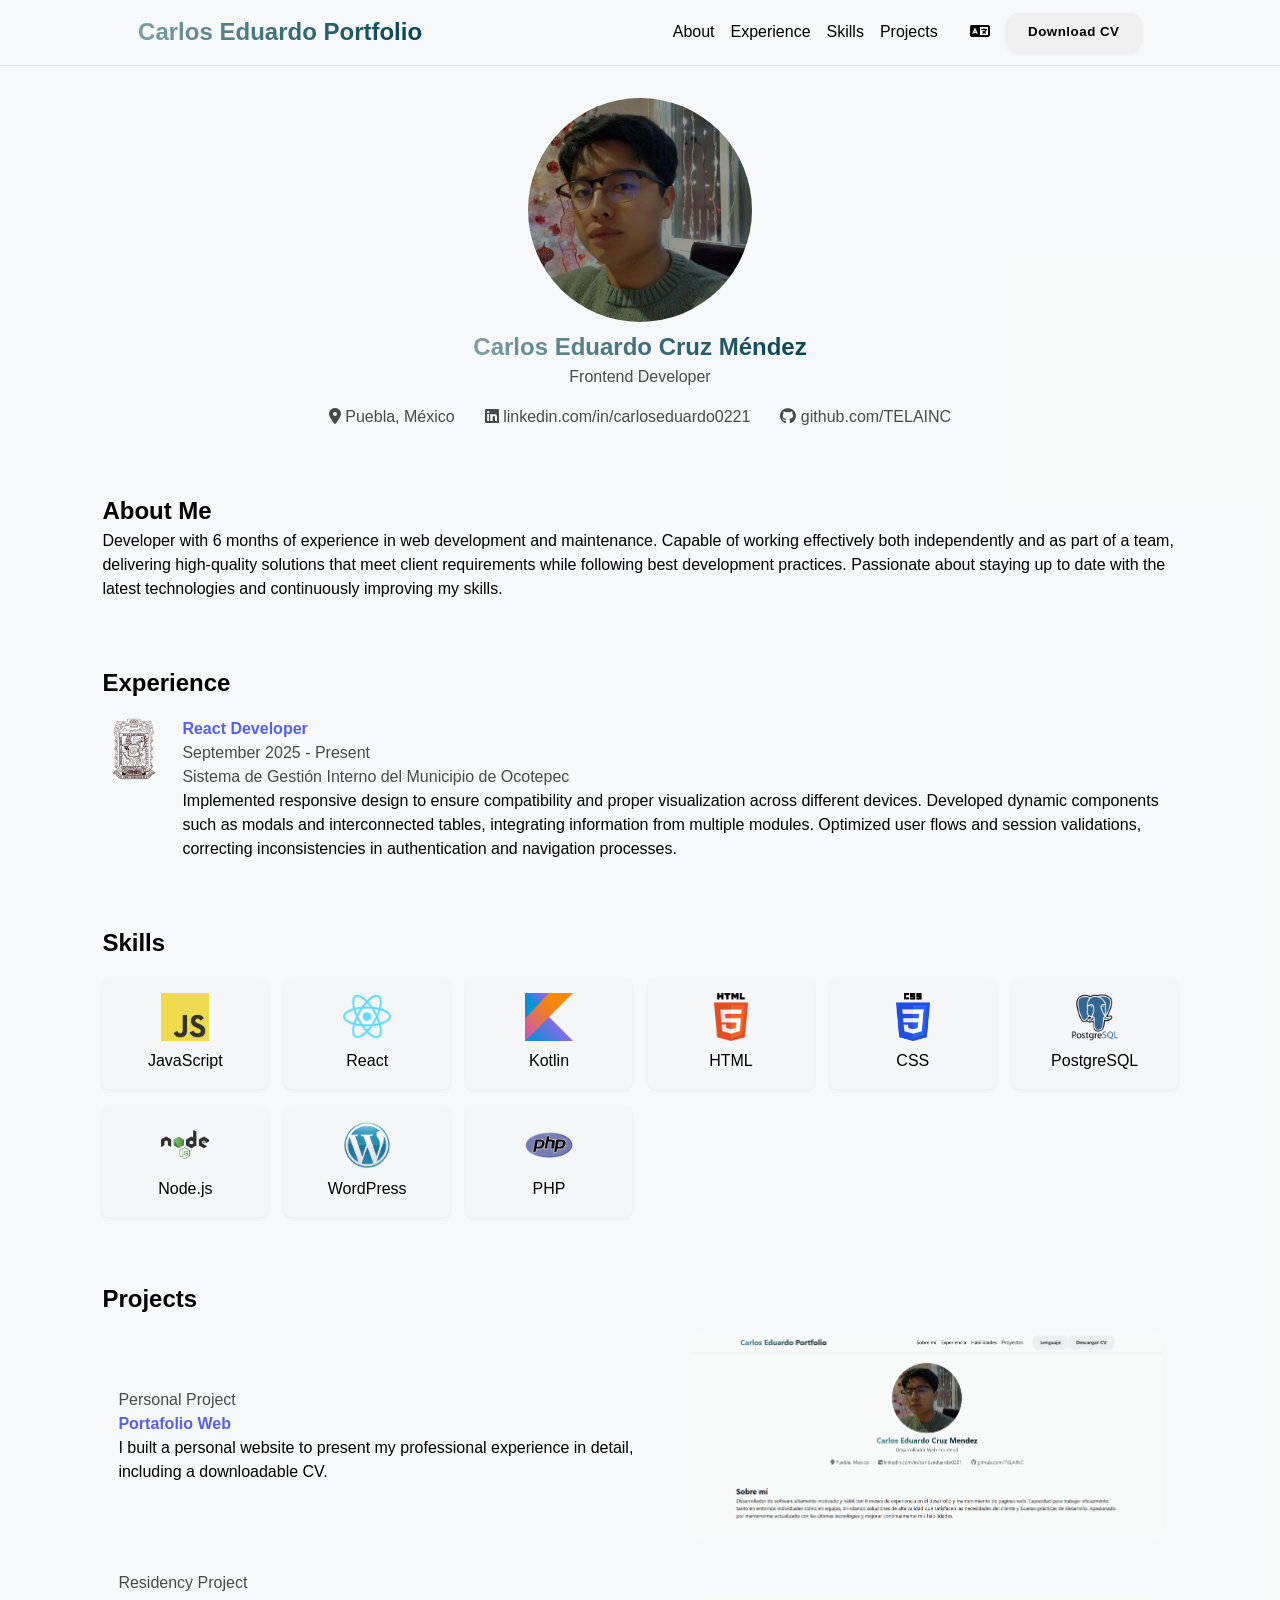
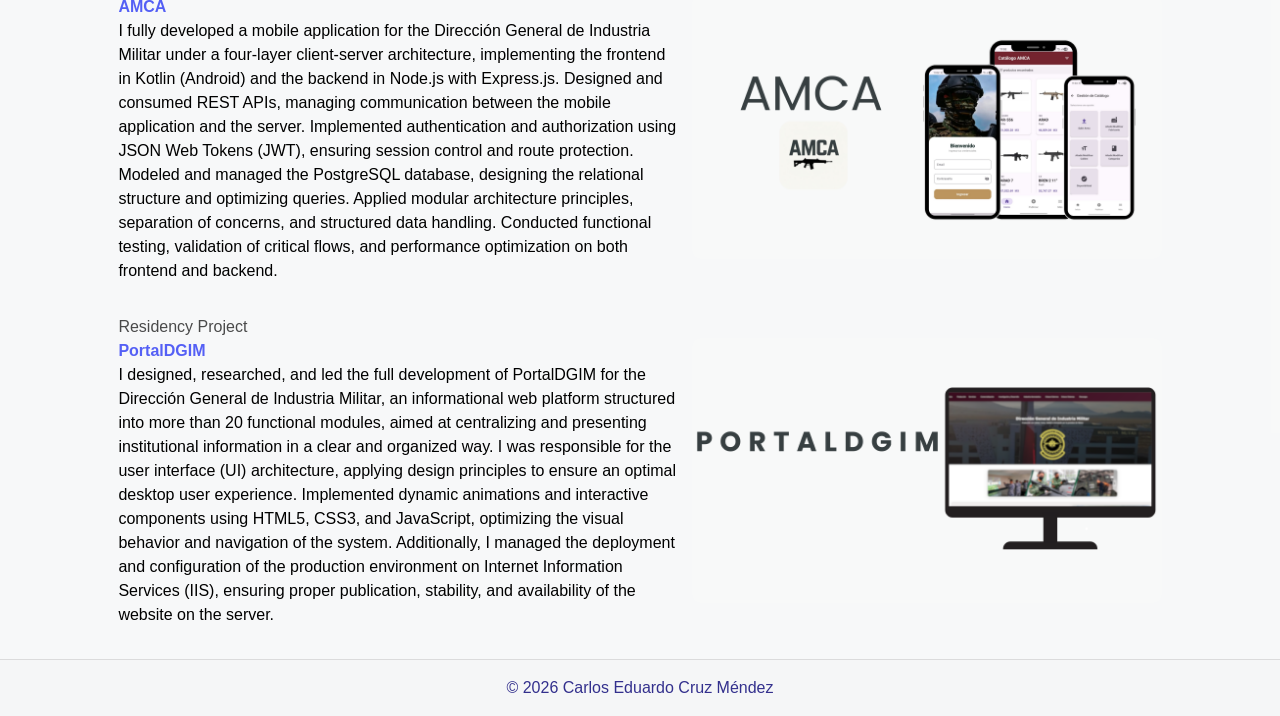
==== modules/indexeng.html @ 92eef235 "Portafolio de Carlos Eduardo" ====
<!DOCTYPE html>
<html lang="en">

<head>
    <meta charset="UTF-8">
    <meta name="viewport" content="width=device-width, initial-scale=1.0">
    <title>Carlos Eduardo Portfolio</title>
    <link href="https://api.fontshare.com/v2/css?f[]=satoshi@900,700,500,300,400&display=swap" rel="stylesheet">
    <link rel="stylesheet" href="/styles/estilos.css">
    <link rel="stylesheet" href="/styles/modal.css">
    <link rel="stylesheet" href="https://cdnjs.cloudflare.com/ajax/libs/font-awesome/6.5.1/css/all.min.css">
</head>

<body>

    <header>
        <h1 class="logo-titulo nombre-color">Carlos Eduardo Portfolio</h1>

        <article id="navegacion">
            <nav>
                <a href="#about">About</a>
                <a href="#experience">Experience</a>
                <a href="#skills">Skills</a>
                <a href="#projects">Projects</a>
            </nav>

            <div id="botones">
                <a href="../index.html"><i class="fa-solid fa-language"></i></a>
                <button type="button"><span>Download CV</span></button>
            </div>
        </article>
    </header>

    <main>

        <section class="hero">

            <article>
                <img src="/img/Foto_Portafolio.jpg" alt="Photo of Carlos Eduardo Cruz Méndez" id="foto">
                <h2 class="nombre-color">Carlos Eduardo Cruz Méndez</h2>
                <p class="opaco">Frontend Developer</p>
            </article>

            <article>

                <span class="opaco">
                    <i class="fa-solid fa-location-dot"></i> Puebla, México
                </span>

                <a href="http://www.linkedin.com/in/carloseduardo0221" target="_blank" class="opaco">
                    <i class="fa-brands fa-linkedin"></i> linkedin.com/in/carloseduardo0221
                </a>

                <a href="https://github.com/TELAINC" target="_blank" class="opaco">
                    <i class="fa-brands fa-github"></i> github.com/TELAINC
                </a>

            </article>

        </section>

        <section id="about">

            <h2>About Me</h2>

            <p>
                Developer with 6 months of experience in web development and maintenance.
                Capable of working effectively both independently and as part of a team, delivering high-quality
                solutions
                that meet client requirements while following best development practices.
                Passionate about staying up to date with the latest technologies and continuously improving my skills.
            </p>

        </section>

        <section id="experience">

            <h2>Experience</h2>

            <article class="contenedor-experiencia carta">

                <img src="/img/logo_puebla" alt="Gobierno de Puebla" class="logo-experiencia">

                <div>

                    <h4>React Developer</h4>

                    <p class="opaco">September 2025 - Present</p>

                    <p class="opaco">Sistema de Gestión Interno del Municipio de Ocotepec</p>

                    <p>
                        Implemented responsive design to ensure compatibility and proper visualization across different
                        devices.
                        Developed dynamic components such as modals and interconnected tables, integrating information
                        from
                        multiple modules. Optimized user flows and session validations, correcting inconsistencies in
                        authentication and navigation processes.
                    </p>

                </div>

            </article>

        </section>

        <section id="skills">

            <h2>Skills</h2>

            <article class="contenedor-habilidades">

                <article class="skill-card carta">
                    <img src="/img/logo-r/JavaScript-logo.png" alt="JavaScript logo">
                    <p>JavaScript</p>
                </article>

                <article class="skill-card carta">
                    <img src="/img/logo-r/React-logo.png" alt="React logo">
                    <p>React</p>
                </article>

                <article class="skill-card carta">
                    <img src="/img/logo-r/Kotlin-logo.png" alt="Kotlin logo">
                    <p>Kotlin</p>
                </article>

                <article class="skill-card carta">
                    <img src="/img/logo-r/HTML5-logo.png" alt="HTML logo">
                    <p>HTML</p>
                </article>

                <article class="skill-card carta">
                    <img src="/img/logo-r/CSS3-logo.png" alt="CSS logo">
                    <p>CSS</p>
                </article>

                <article class="skill-card carta">
                    <img src="/img/logo-r/postgresql-logo.png" alt="PostgreSQL logo">
                    <p>PostgreSQL</p>
                </article>

                <article class="skill-card carta">
                    <img src="/img/logo-r/Node-logo.png" alt="Node.js logo">
                    <p>Node.js</p>
                </article>

                <article class="skill-card carta">
                    <img src="/img/logo-r/Wordpress-logo.png" alt="WordPress logo">
                    <p>WordPress</p>
                </article>

                <article class="skill-card carta">
                    <img src="/img/logo-r/PHP-logo.png" alt="PHP logo">
                    <p>PHP</p>
                </article>

            </article>

        </section>

        <section id="projects">

            <h2>Projects</h2>

            <article class="contenedor-proyectos carta">

                <div>

                    <p class="opaco">Personal Project</p>

                    <h4>Portafolio Web</h4>

                    <p>
                        I built a personal website to present my professional experience in detail,
                        including a downloadable CV.
                    </p>

                </div>

                <img src="/img/logo-p/Cap-porta.png" alt="Screenshot of Portafolio Web project" class="foto-proy">

            </article>

            <article class="contenedor-proyectos carta">

                <div>

                    <p class="opaco">Residency Project</p>

                    <h4>AMCA</h4>

                    <p>

                        I fully developed a mobile application for the Dirección General de Industria Militar
                        under a four-layer client-server architecture, implementing the frontend in Kotlin
                        (Android) and the backend in Node.js with Express.js.

                        Designed and consumed REST APIs, managing communication between the mobile
                        application and the server.

                        Implemented authentication and authorization using JSON Web Tokens (JWT),
                        ensuring session control and route protection.

                        Modeled and managed the PostgreSQL database, designing the relational structure
                        and optimizing queries.

                        Applied modular architecture principles, separation of concerns, and structured
                        data handling.

                        Conducted functional testing, validation of critical flows, and performance
                        optimization on both frontend and backend.

                    </p>

                </div>

                <img src="/img/logo-p/Cap-porta2.png" alt="Screenshot of AMCA project" class="foto-proy">

            </article>

            <article class="contenedor-proyectos carta">

                <div>

                    <p class="opaco">Residency Project</p>

                    <h4>PortalDGIM</h4>

                    <p>

                        I designed, researched, and led the full development of PortalDGIM for the
                        Dirección General de Industria Militar, an informational web platform structured
                        into more than 20 functional modules, aimed at centralizing and presenting
                        institutional information in a clear and organized way.

                        I was responsible for the user interface (UI) architecture, applying design
                        principles to ensure an optimal desktop user experience.

                        Implemented dynamic animations and interactive components using HTML5,
                        CSS3, and JavaScript, optimizing the visual behavior and navigation of the system.

                        Additionally, I managed the deployment and configuration of the production
                        environment on Internet Information Services (IIS), ensuring proper
                        publication, stability, and availability of the website on the server.

                    </p>

                </div>

                <img src="/img/logo-p/Cap-porta3.png" alt="Screenshot of PortalDGIM project" class="foto-proy">

            </article>

        </section>

    </main>

    <footer>

        <p class="texto-copyright">
            &copy; 2026 Carlos Eduardo Cruz Méndez
        </p>

    </footer>

    <div id="modal-proyecto" class="modal">

        <div class="modal-contenido">

            <span class="cerrar-modal">&times;</span>

            <img id="modal-img" src="" alt="Project image">

            <div class="modal-texto">
                <h2 id="modal-titulo"></h2>
                <p id="modal-descripcion"></p>
            </div>

        </div>

    </div>

    <script src="../script.js"></script>

</body>

</html>
---- styles/estilos.css ----
* {
    line-height: 1.5;
    border-width: 0;
    box-sizing: border-box;
    margin: 0;
    font-family: 'satoshi', sans-serif;
}

html {
    scroll-behavior: smooth;
    scroll-padding-top: 80px;
}

h1,
h2 {
    margin: 0;
}

h4 {
    color: #0010f3a8;
}

.margen {
    margin-top: 1rem;
}

header {
    background-color: rgb(246 247 248 / 0.8);
    backdrop-filter: blur(3px);
    position: sticky;
    top: 0;
    z-index: 10;
    padding: .8rem;
    display: flex;
    align-items: center;
    justify-content: space-around;
    border-bottom-style: solid;
    border-bottom-width: 1px;
    border-bottom-color: rgba(65, 64, 64, 0.145);
}

nav {
    display: flex;
    gap: 1rem;
}

nav a {
    text-decoration: none;
    color: black;
    position: relative;
    padding: 4px 0;
    transition: color 0.3s ease;
}

nav a::after {
    content: '';
    position: absolute;
    width: 100%;
    height: 2px;
    bottom: 0;
    left: 0;
    background-color: #0010f3a8;
    transform: scaleX(0);
    transform-origin: bottom right;
    transition: transform 0.3s ease-out;
}

nav a:hover::after {
    transform: scaleX(1);
    transform-origin: bottom left;
}

#botones {
    display: flex;
    gap: 1rem;
    align-items: center;
}

.nombre-color {
    background: radial-gradient(circle, #02404e, #7d9fa3);
    background-size: 200% 200%;
    -webkit-background-clip: text;
    background-clip: text;
    -webkit-text-fill-color: transparent;
    animation: gradientMove 15s ease infinite;
}

@keyframes gradientMove {
    0% {
        background-position: 0% 50%;
    }

    50% {
        background-position: 100% 50%;
    }

    100% {
        background-position: 0% 50%;
    }
}


a {
    text-decoration: none;
    color: black;
}

a:hover {
    color: #0010f3a8;
    transition: color 0.3s ease;
}

#navegacion {
    display: flex;
    align-items: center;
    gap: 2rem;
}

main {
    background-color: rgb(246 247 248 / 0.8);
    padding: 1rem clamp(2rem, 8vw, 9rem);
}

section {
    margin-top: 4rem;
}

.hero {
    display: flex;
    flex-direction: column;
    align-items: center;
    justify-content: center;
    text-align: center;
    gap: 1rem;
    margin-top: 1rem;
}

.opaco {
    opacity: 0.7;
}

.logo-titulo {
    font-size: 1.5rem;
    font-weight: bold;
    white-space: nowrap;
    overflow: hidden;
    text-overflow: ellipsis;
    max-width: 300px;
}

.enlace-proyecto {
    text-decoration: none;
    color: inherit;
    display: block;
    margin-bottom: 1.5rem;
}



#foto {
    width: 14rem;
    height: 14rem;
    border-radius: 50%;
    object-fit: cover;
}

.hero article:last-child {
    display: flex;
    flex-wrap: wrap;
    justify-content: center;
    gap: 30px;
}

.contenedor-experiencia {
    margin-top: 1rem;
    display: flex;
    align-items: flex-start;
    gap: 1rem;
}

.logo-experiencia {
    width: 64px;
    aspect-ratio: 1 / 1;
    object-fit: cover;
    border-radius: 8px;
    flex-shrink: 0;
}

.contenedor-habilidades {
    display: grid;
    grid-template-columns: repeat(auto-fit, minmax(10rem, 1fr));
    gap: 1rem;
    margin-top: 1rem;

}

.skill-card {
    display: flex;
    flex-direction: column;
    align-items: center;
    gap: 0.5rem;
    padding: 1rem;
    border-radius: 8px;
    box-shadow: 0 2px 4px rgba(0, 0, 0, 0.05);
    background-color: rgb(246 247 248 / 0.8);
}

button {
    padding: 0.6rem 1.4rem;
    border-radius: 12px;
    font-weight: 600;
    letter-spacing: 0.5px;
    cursor: pointer;
    transition: all 0.3s cubic-bezier(0.4, 0, 0.2, 1);
    box-shadow: 0 2px 4px rgba(0, 0, 0, 0.05);
}

button:hover {
    background-color: rgba(222, 222, 222, 0.807);
    transform: translateY(-2px);
    box-shadow: 0 4px 12px rgba(180, 150, 230, 0.3);
}

button:active {
    transform: translateY(0);
    filter: brightness(0.9);
}

.skill-card img {
    width: 48px;
    height: 48px;
    object-fit: contain;
}

.contenedor-proyectos {
    display: flex;
    justify-content: space-between;
    flex-direction: row;
    align-items: center;
    gap: 1rem;
    padding: 1rem;
    border-radius: 8px;
}

.foto-proy {
    width: 45%;
    max-width: 600px;
    border-radius: 8px;
    object-fit: cover;
    flex-shrink: 0;
}

.carta {
    transition: all 0.25s ease;
}

.carta:hover {
    box-shadow: 0 6px 15px rgba(0, 0, 0, 0.2);
    transform: translateY(-3px);
}


footer {
    background-color: rgb(243 244 246/ 0.8);
    text-align: center;
    padding: 1rem 2rem;
    border-top-style: solid;
    border-top-width: 1px;
    border-top-color: rgba(65, 64, 64, 0.145);
}

.texto-copyright {
    color: rgb(51, 48, 141);
    ;
}

.logo-tecno figure {
    display: flex;
    gap: 15px;
    margin-top: 20px;
    align-items: center;
    flex-wrap: wrap;
}

.logo-tecno img {
    width: auto;
    height: 35px;
    transition: filter 0.3s ease, transform 0.3s ease;
    opacity: 0.8;
}
---- styles/modal.css ----
.modal {
    display: none;
    position: fixed;
    z-index: 1000;
    left: 0;
    top: 0;
    width: 100%;
    height: 100%;
    background-color: rgba(0, 0, 0, 0.8);
    backdrop-filter: blur(5px);
}

.modal-contenido {
    background-color: #fefefe;
    margin: 5% auto;
    padding: 20px;
    border-radius: 12px;
    width: 80%;
    max-width: 800px;
    position: relative;
    animation: aparecer 0.3s ease;
}

@keyframes aparecer {
    from {
        transform: translateY(-50px);
        opacity: 0;
    }

    to {
        transform: translateY(0);
        opacity: 1;
    }
}

.cerrar-modal {
    position: absolute;
    right: 20px;
    top: 10px;
    font-size: 28px;
    font-weight: bold;
    cursor: pointer;
}

#modal-img {
    width: 100%;
    border-radius: 8px;
    margin-bottom: 15px;
}

.contenedor-proyectos.carta {
    cursor: pointer;
}
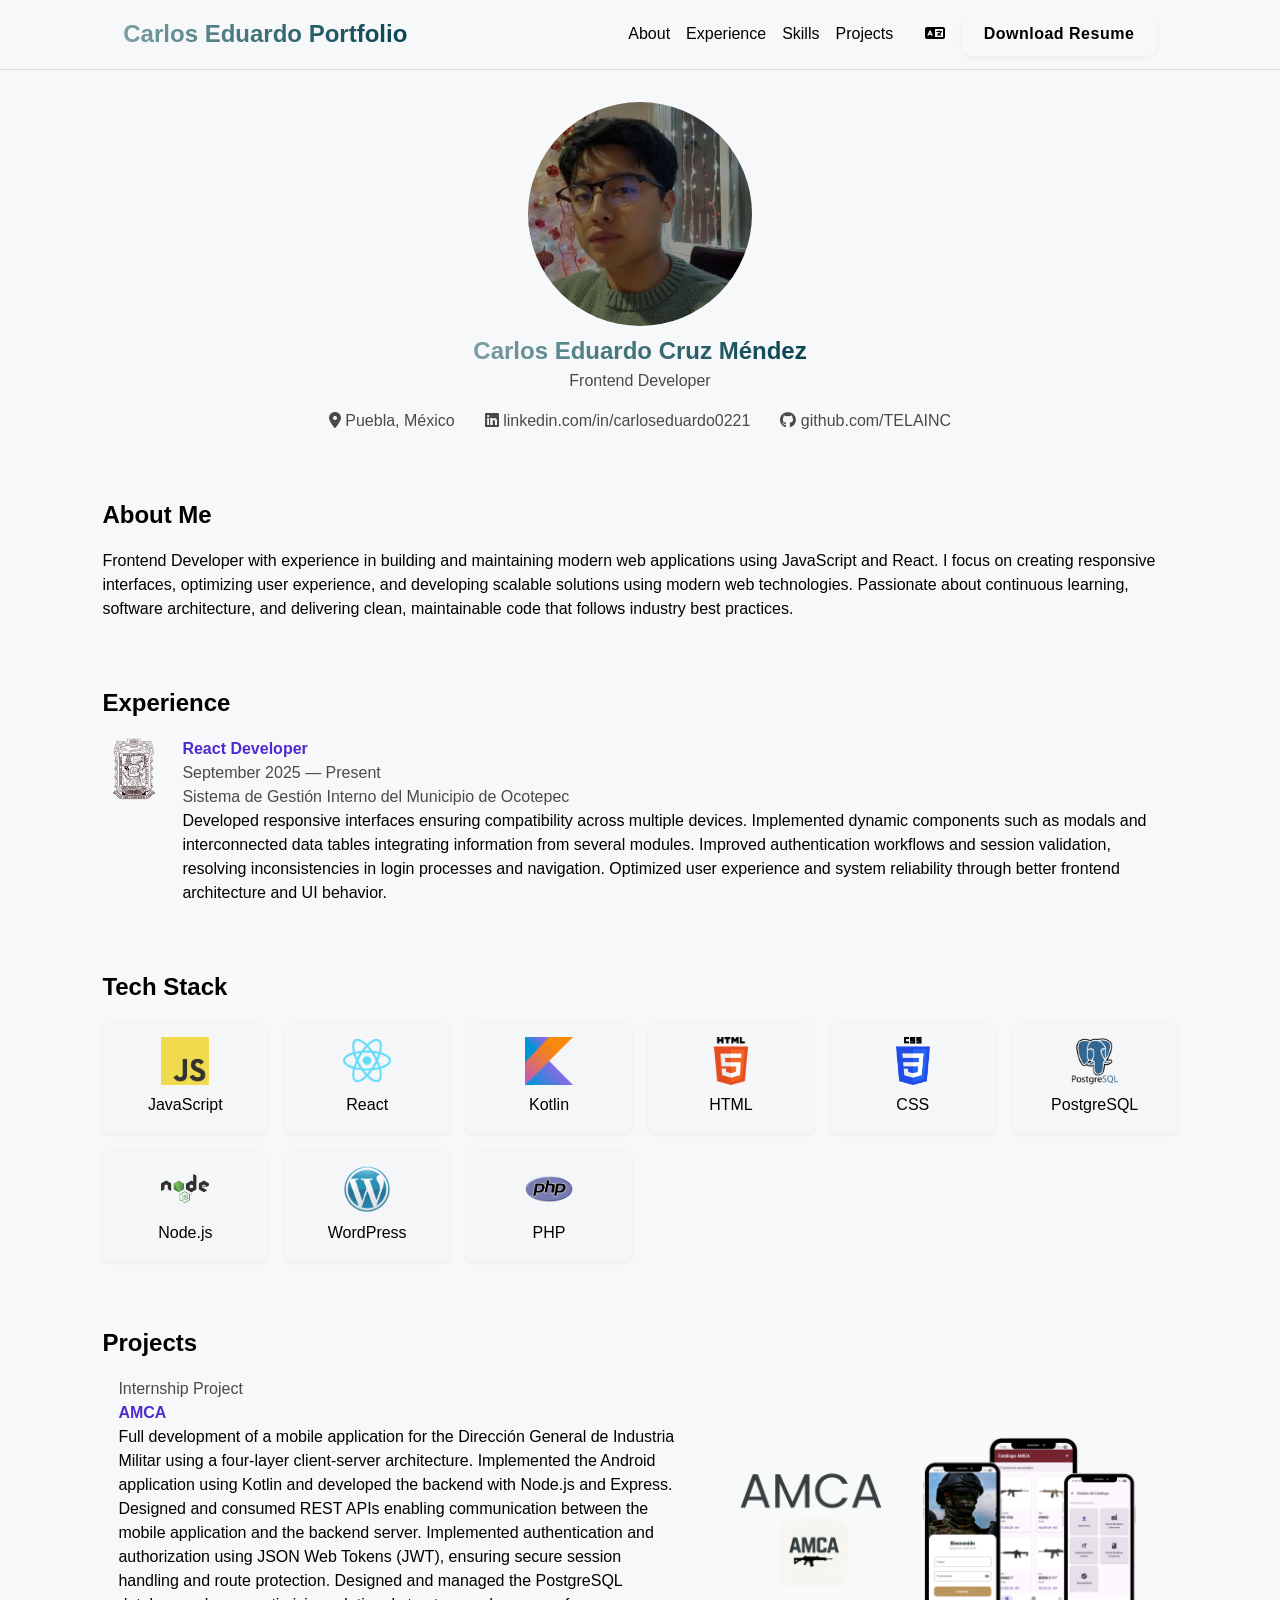
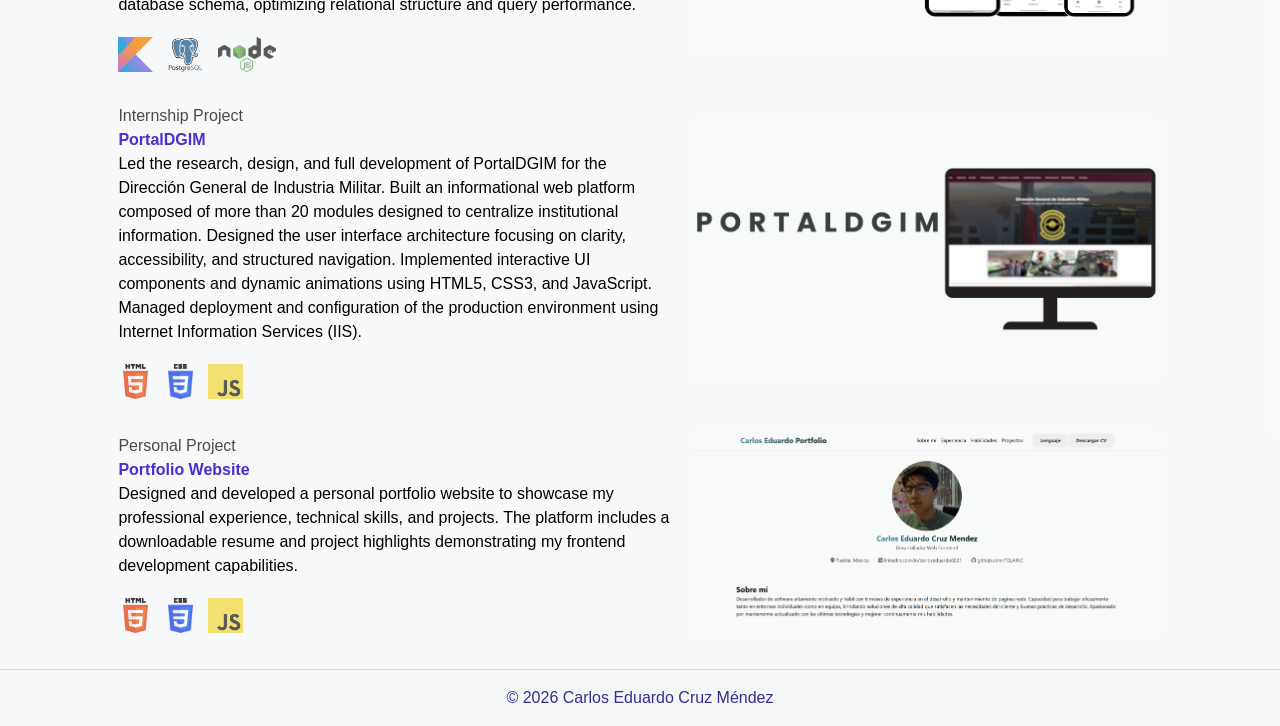
==== commit 20b04335: "Fix de modulo ingles y descarga de cv" ====
--- a/modules/indexeng.html
+++ b/modules/indexeng.html
@@ -4,18 +4,39 @@
 <head>
     <meta charset="UTF-8">
     <meta name="viewport" content="width=device-width, initial-scale=1.0">
+    <meta name="description"
+        content="Portfolio of Carlos Eduardo Cruz Méndez, Frontend Developer specializing in JavaScript, React and modern web development. Explore my projects, skills and professional experience.">
+    <meta name="keywords"
+        content="Carlos Eduardo Cruz Méndez, frontend developer, web developer, JavaScript, React, Node.js, portfolio">
+    <meta name="author" content="Carlos Eduardo Cruz Méndez">
+    <meta name="robots" content="index, follow">
+    <meta property="og:title" content="Carlos Eduardo Cruz Méndez | Frontend Developer">
+    <meta property="og:description"
+        content="Professional portfolio showcasing projects built with React, JavaScript, Node.js and modern web technologies.">
+    <meta property="og:type" content="website">
+    <meta property="og:url" content="https://telainc.github.io/Portfolio_Carlos/">
+    <meta property="og:image" content="https://telainc.github.io/Portfolio_Carlos/img/logo-p/Cap-porta.png">
+    <meta property="og:locale" content="en_US">
+    <meta name="theme-color" content="#0f172a">
     <title>Carlos Eduardo Portfolio</title>
     <link href="https://api.fontshare.com/v2/css?f[]=satoshi@900,700,500,300,400&display=swap" rel="stylesheet">
-    <link rel="stylesheet" href="/styles/estilos.css">
-    <link rel="stylesheet" href="/styles/modal.css">
+    <link rel="icon" href="../img/logo-r/alianza-logo.png" type="image/png">
+    <link rel="stylesheet" href="../styles/modal.css">
+    <link rel="stylesheet" href="../styles/estilos.css">
     <link rel="stylesheet" href="https://cdnjs.cloudflare.com/ajax/libs/font-awesome/6.5.1/css/all.min.css">
 </head>
 
 <body>
 
     <header>
-        <h1 class="logo-titulo nombre-color">Carlos Eduardo Portfolio</h1>
-
+        <h1 class="logo-titulo nombre-color">
+            Carlos Eduardo Portfolio
+        </h1>
+        <button id="hamburger" aria-label="Open navigation menu">
+            <span></span>
+            <span></span>
+            <span></span>
+        </button>
         <article id="navegacion">
             <nav>
                 <a href="#about">About</a>
@@ -25,140 +46,137 @@
             </nav>
 
             <div id="botones">
-                <a href="../index.html"><i class="fa-solid fa-language"></i></a>
-                <button type="button"><span>Download CV</span></button>
+
+                <a href="../index.html" aria-label="Change language">
+                    <i class="fa-solid fa-language"></i>
+                </a>
+
+                <a href="../docs/CV Carlos_Eduardo_Cruz_Mendez.pdf" download class="btn">
+                    Download Resume
+                </a>
+
             </div>
+
         </article>
     </header>
 
     <main>
 
         <section class="hero">
-
             <article>
-                <img src="/img/Foto_Portafolio.jpg" alt="Photo of Carlos Eduardo Cruz Méndez" id="foto">
-                <h2 class="nombre-color">Carlos Eduardo Cruz Méndez</h2>
-                <p class="opaco">Frontend Developer</p>
-            </article>
-
+                <img src="../img/Foto_Portafolio.jpg" alt="Photo of Carlos Eduardo Cruz Méndez" id="foto">
+                <h2 class="nombre-color">
+                    Carlos Eduardo Cruz Méndez
+                </h2>
+                <p class="opaco">
+                    Frontend Developer
+                </p>
+            </article>
             <article>
-
                 <span class="opaco">
-                    <i class="fa-solid fa-location-dot"></i> Puebla, México
+                    <i class="fa-solid fa-location-dot"></i>
+                    Puebla, México
                 </span>
-
                 <a href="http://www.linkedin.com/in/carloseduardo0221" target="_blank" class="opaco">
                     <i class="fa-brands fa-linkedin"></i> linkedin.com/in/carloseduardo0221
                 </a>
 
                 <a href="https://github.com/TELAINC" target="_blank" class="opaco">
-                    <i class="fa-brands fa-github"></i> github.com/TELAINC
-                </a>
-
-            </article>
-
-        </section>
-
+                    <i class="fa-brands fa-github"></i> github.com/TELAINC </a>
+            </article>
+
+        </section>
         <section id="about">
-
             <h2>About Me</h2>
-
-            <p>
-                Developer with 6 months of experience in web development and maintenance.
-                Capable of working effectively both independently and as part of a team, delivering high-quality
-                solutions
-                that meet client requirements while following best development practices.
-                Passionate about staying up to date with the latest technologies and continuously improving my skills.
+            <p class="margen">
+                Frontend Developer with experience in building and maintaining modern web applications using JavaScript
+                and React. I focus on creating responsive interfaces, optimizing user experience, and developing
+                scalable solutions
+                using modern web technologies.
+                Passionate about continuous learning, software architecture, and delivering clean, maintainable code
+                that follows industry best practices.
             </p>
-
         </section>
 
         <section id="experience">
-
             <h2>Experience</h2>
-
             <article class="contenedor-experiencia carta">
-
-                <img src="/img/logo_puebla" alt="Gobierno de Puebla" class="logo-experiencia">
-
+                <img src="../img/logo_puebla" alt="Gobierno de Puebla" class="logo-experiencia">
                 <div>
-
                     <h4>React Developer</h4>
-
-                    <p class="opaco">September 2025 - Present</p>
-
-                    <p class="opaco">Sistema de Gestión Interno del Municipio de Ocotepec</p>
-
+                    <p class="opaco">
+                        September 2025 — Present
+                    </p>
+                    <p class="opaco">
+                        Sistema de Gestión Interno del Municipio de Ocotepec
+                    </p>
                     <p>
-                        Implemented responsive design to ensure compatibility and proper visualization across different
-                        devices.
-                        Developed dynamic components such as modals and interconnected tables, integrating information
-                        from
-                        multiple modules. Optimized user flows and session validations, correcting inconsistencies in
-                        authentication and navigation processes.
-                    </p>
-
+                        Developed responsive interfaces ensuring compatibility across multiple devices.
+
+                        Implemented dynamic components such as modals and interconnected data tables integrating
+                        information from several modules.
+
+                        Improved authentication workflows and session validation, resolving inconsistencies in login
+                        processes and navigation.
+
+                        Optimized user experience and system reliability through better frontend architecture and UI
+                        behavior.
+                    </p>
                 </div>
-
-            </article>
-
-        </section>
-
+            </article>
+
+        </section>
         <section id="skills">
-
-            <h2>Skills</h2>
-
+            <h2>Tech Stack</h2>
             <article class="contenedor-habilidades">
 
                 <article class="skill-card carta">
-                    <img src="/img/logo-r/JavaScript-logo.png" alt="JavaScript logo">
+                    <img src="../img/logo-r/JavaScript-logo.png" alt="JavaScript">
                     <p>JavaScript</p>
                 </article>
 
                 <article class="skill-card carta">
-                    <img src="/img/logo-r/React-logo.png" alt="React logo">
+                    <img src="../img/logo-r/React-logo.png" alt="React">
                     <p>React</p>
                 </article>
 
                 <article class="skill-card carta">
-                    <img src="/img/logo-r/Kotlin-logo.png" alt="Kotlin logo">
+                    <img src="../img/logo-r/Kotlin-logo.png" alt="Kotlin">
                     <p>Kotlin</p>
                 </article>
 
                 <article class="skill-card carta">
-                    <img src="/img/logo-r/HTML5-logo.png" alt="HTML logo">
+                    <img src="../img/logo-r/HTML5-logo.png" alt="HTML">
                     <p>HTML</p>
                 </article>
 
                 <article class="skill-card carta">
-                    <img src="/img/logo-r/CSS3-logo.png" alt="CSS logo">
+                    <img src="../img/logo-r/CSS3-logo.png" alt="CSS">
                     <p>CSS</p>
                 </article>
 
                 <article class="skill-card carta">
-                    <img src="/img/logo-r/postgresql-logo.png" alt="PostgreSQL logo">
+                    <img src="../img/logo-r/postgresql-logo.png" alt="PostgreSQL">
                     <p>PostgreSQL</p>
                 </article>
 
                 <article class="skill-card carta">
-                    <img src="/img/logo-r/Node-logo.png" alt="Node.js logo">
+                    <img src="../img/logo-r/Node-logo.png" alt="Node.js">
                     <p>Node.js</p>
                 </article>
 
                 <article class="skill-card carta">
-                    <img src="/img/logo-r/Wordpress-logo.png" alt="WordPress logo">
+                    <img src="../img/logo-r/Wordpress-logo.png" alt="WordPress">
                     <p>WordPress</p>
                 </article>
 
                 <article class="skill-card carta">
-                    <img src="/img/logo-r/PHP-logo.png" alt="PHP logo">
+                    <img src="../img/logo-r/PHP-logo.png" alt="PHP">
                     <p>PHP</p>
                 </article>
-
-            </article>
-
-        </section>
-
+            </article>
+
+        </section>
         <section id="projects">
 
             <h2>Projects</h2>
@@ -167,18 +185,42 @@
 
                 <div>
 
-                    <p class="opaco">Personal Project</p>
-
-                    <h4>Portafolio Web</h4>
+                    <p class="opaco">
+                        Internship Project
+                    </p>
+
+                    <h4>AMCA</h4>
 
                     <p>
-                        I built a personal website to present my professional experience in detail,
-                        including a downloadable CV.
-                    </p>
+
+                        Full development of a mobile application for the Dirección General de Industria Militar using a
+                        four-layer client-server architecture.
+
+                        Implemented the Android application using Kotlin and developed the backend with Node.js and
+                        Express.
+
+                        Designed and consumed REST APIs enabling communication between the mobile application and the
+                        backend server.
+
+                        Implemented authentication and authorization using JSON Web Tokens (JWT), ensuring secure
+                        session handling and route protection.
+
+                        Designed and managed the PostgreSQL database schema, optimizing relational structure and query
+                        performance.
+
+                    </p>
+
+                    <div class="logo-tecno">
+                        <figure>
+                            <img src="../img/logo-r/Kotlin-logo.png" alt="Kotlin">
+                            <img src="../img/logo-r/postgresql-logo.png" alt="PostgreSQL">
+                            <img src="../img/logo-r/Node-logo.png" alt="Node.js">
+                        </figure>
+                    </div>
 
                 </div>
 
-                <img src="/img/logo-p/Cap-porta.png" alt="Screenshot of Portafolio Web project" class="foto-proy">
+                <img src="../img/logo-p/Cap-porta2.png" alt="AMCA project screenshot" class="foto-proy">
 
             </article>
 
@@ -186,36 +228,41 @@
 
                 <div>
 
-                    <p class="opaco">Residency Project</p>
-
-                    <h4>AMCA</h4>
+                    <p class="opaco">
+                        Internship Project
+                    </p>
+
+                    <h4>PortalDGIM</h4>
 
                     <p>
 
-                        I fully developed a mobile application for the Dirección General de Industria Militar
-                        under a four-layer client-server architecture, implementing the frontend in Kotlin
-                        (Android) and the backend in Node.js with Express.js.
-
-                        Designed and consumed REST APIs, managing communication between the mobile
-                        application and the server.
-
-                        Implemented authentication and authorization using JSON Web Tokens (JWT),
-                        ensuring session control and route protection.
-
-                        Modeled and managed the PostgreSQL database, designing the relational structure
-                        and optimizing queries.
-
-                        Applied modular architecture principles, separation of concerns, and structured
-                        data handling.
-
-                        Conducted functional testing, validation of critical flows, and performance
-                        optimization on both frontend and backend.
-
-                    </p>
+                        Led the research, design, and full development of PortalDGIM for the Dirección General de
+                        Industria Militar.
+
+                        Built an informational web platform composed of more than 20 modules designed to centralize
+                        institutional information.
+
+                        Designed the user interface architecture focusing on clarity, accessibility, and structured
+                        navigation.
+
+                        Implemented interactive UI components and dynamic animations using HTML5, CSS3, and JavaScript.
+
+                        Managed deployment and configuration of the production environment using Internet Information
+                        Services (IIS).
+
+                    </p>
+
+                    <div class="logo-tecno">
+                        <figure>
+                            <img src="../img/logo-r/HTML5-logo.png" alt="HTML">
+                            <img src="../img/logo-r/CSS3-logo.png" alt="CSS">
+                            <img src="../img/logo-r/JavaScript-logo.png" alt="JavaScript">
+                        </figure>
+                    </div>
 
                 </div>
 
-                <img src="/img/logo-p/Cap-porta2.png" alt="Screenshot of AMCA project" class="foto-proy">
+                <img src="../img/logo-p/Cap-porta3.png" alt="PortalDGIM project screenshot" class="foto-proy">
 
             </article>
 
@@ -223,45 +270,35 @@
 
                 <div>
 
-                    <p class="opaco">Residency Project</p>
-
-                    <h4>PortalDGIM</h4>
-
+                    <p class="opaco">
+                        Personal Project
+                    </p>
+                    <h4>Portfolio Website</h4>
                     <p>
-
-                        I designed, researched, and led the full development of PortalDGIM for the
-                        Dirección General de Industria Militar, an informational web platform structured
-                        into more than 20 functional modules, aimed at centralizing and presenting
-                        institutional information in a clear and organized way.
-
-                        I was responsible for the user interface (UI) architecture, applying design
-                        principles to ensure an optimal desktop user experience.
-
-                        Implemented dynamic animations and interactive components using HTML5,
-                        CSS3, and JavaScript, optimizing the visual behavior and navigation of the system.
-
-                        Additionally, I managed the deployment and configuration of the production
-                        environment on Internet Information Services (IIS), ensuring proper
-                        publication, stability, and availability of the website on the server.
-
-                    </p>
-
+                        Designed and developed a personal portfolio website to showcase my professional experience,
+                        technical skills, and projects.
+
+                        The platform includes a downloadable resume and project highlights demonstrating my frontend
+                        development capabilities.
+                    </p>
+
+                    <div class="logo-tecno">
+                        <figure>
+                            <img src="../img/logo-r/HTML5-logo.png" alt="HTML">
+                            <img src="../img/logo-r/CSS3-logo.png" alt="CSS">
+                            <img src="../img/logo-r/JavaScript-logo.png" alt="JavaScript">
+                        </figure>
+                    </div>
                 </div>
-
-                <img src="/img/logo-p/Cap-porta3.png" alt="Screenshot of PortalDGIM project" class="foto-proy">
-
-            </article>
-
+                <img src="../img/logo-p/Cap-porta.png" alt="Portfolio project screenshot" class="foto-proy">
+            </article>
         </section>
 
     </main>
-
     <footer>
-
         <p class="texto-copyright">
-            &copy; 2026 Carlos Eduardo Cruz Méndez
+            © 2026 Carlos Eduardo Cruz Méndez
         </p>
-
     </footer>
 
     <div id="modal-proyecto" class="modal">
@@ -273,7 +310,7 @@
             <img id="modal-img" src="" alt="Project image">
 
             <div class="modal-texto">
-                <h2 id="modal-titulo"></h2>
+                <h4 id="modal-titulo"></h4>
                 <p id="modal-descripcion"></p>
             </div>
 
@@ -282,6 +319,7 @@
     </div>
 
     <script src="../script.js"></script>
+    <script src="../hamburger.js"></script>
 
 </body>
 
--- a/styles/estilos.css
+++ b/styles/estilos.css
@@ -17,7 +17,7 @@
 }
 
 h4 {
-    color: #0010f3a8;
+    color: rgba(45, 2, 196, 0.83);
 }
 
 .margen {
@@ -205,7 +205,7 @@
     background-color: rgb(246 247 248 / 0.8);
 }
 
-button {
+.btn {
     padding: 0.6rem 1.4rem;
     border-radius: 12px;
     font-weight: 600;
@@ -215,13 +215,14 @@
     box-shadow: 0 2px 4px rgba(0, 0, 0, 0.05);
 }
 
-button:hover {
+.btn:hover {
     background-color: rgba(222, 222, 222, 0.807);
     transform: translateY(-2px);
     box-shadow: 0 4px 12px rgba(180, 150, 230, 0.3);
-}
-
-button:active {
+
+}
+
+.btn:active {
     transform: translateY(0);
     filter: brightness(0.9);
 }
@@ -289,3 +290,148 @@
     opacity: 0.8;
 }
 
+#hamburger {
+    display: none;
+}
+
+@media (max-width: 768px) {
+
+    header {
+        justify-content: space-between;
+        padding: .8rem 1.5rem;
+        position: relative;
+    }
+
+    #hamburger {
+        display: flex;
+        flex-direction: column;
+        justify-content: center;
+        gap: 5px;
+        background: none;
+        border: none;
+        box-shadow: none;
+        padding: 0.4rem;
+        cursor: pointer;
+        z-index: 20;
+    }
+
+    #hamburger:hover {
+        background: none;
+        box-shadow: none;
+        transform: none;
+    }
+
+    #hamburger span {
+        display: block;
+        width: 24px;
+        height: 2px;
+        background-color: #02404e;
+        border-radius: 2px;
+        transition: all 0.3s ease;
+    }
+
+    #hamburger.abierto span:nth-child(1) {
+        transform: translateY(7px) rotate(45deg);
+    }
+
+    #hamburger.abierto span:nth-child(2) {
+        opacity: 0;
+    }
+
+    #hamburger.abierto span:nth-child(3) {
+        transform: translateY(-7px) rotate(-45deg);
+    }
+
+    #navegacion {
+        display: none;
+        flex-direction: column;
+        align-items: flex-start;
+        gap: 1rem;
+        position: absolute;
+        top: 100%;
+        left: 0;
+        width: 100%;
+        background-color: rgb(246 247 248 / 0.97);
+        backdrop-filter: blur(6px);
+        padding: 1.5rem;
+        border-bottom: 1px solid rgba(65, 64, 64, 0.145);
+        box-shadow: 0 8px 20px rgba(0, 0, 0, 0.08);
+        z-index: 15;
+    }
+
+    #navegacion.abierto {
+        display: flex;
+    }
+
+    nav {
+        flex-direction: column;
+        gap: 0.8rem;
+    }
+
+    .contenedor-proyectos {
+        flex-direction: column;
+        align-items: flex-start;
+    }
+
+    .foto-proy {
+        width: 100%;
+        max-width: 100%;
+    }
+
+    main {
+        margin-bottom: 3rem;
+        padding: 1rem 2rem;
+    }
+}
+
+@media (max-width: 480px) {
+
+    /* Header */
+    header {
+        padding: .8rem 1rem;
+    }
+
+    .logo-titulo {
+        font-size: 1.1rem;
+        max-width: 200px;
+    }
+
+    #foto {
+        width: 10rem;
+        height: 10rem;
+    }
+
+    main {
+        padding: 1rem;
+    }
+
+    section {
+        margin-top: 2.5rem;
+    }
+
+    .contenedor-experiencia {
+        flex-direction: column;
+    }
+
+    .logo-experiencia {
+        width: 48px;
+    }
+
+    .contenedor-habilidades {
+        grid-template-columns: repeat(auto-fit, minmax(7rem, 1fr));
+    }
+
+    .contenedor-proyectos {
+        flex-direction: column;
+        align-items: flex-start;
+    }
+
+    .foto-proy {
+        width: 100%;
+        max-width: 100%;
+    }
+
+    .logo-tecno img {
+        height: 28px;
+    }
+}
